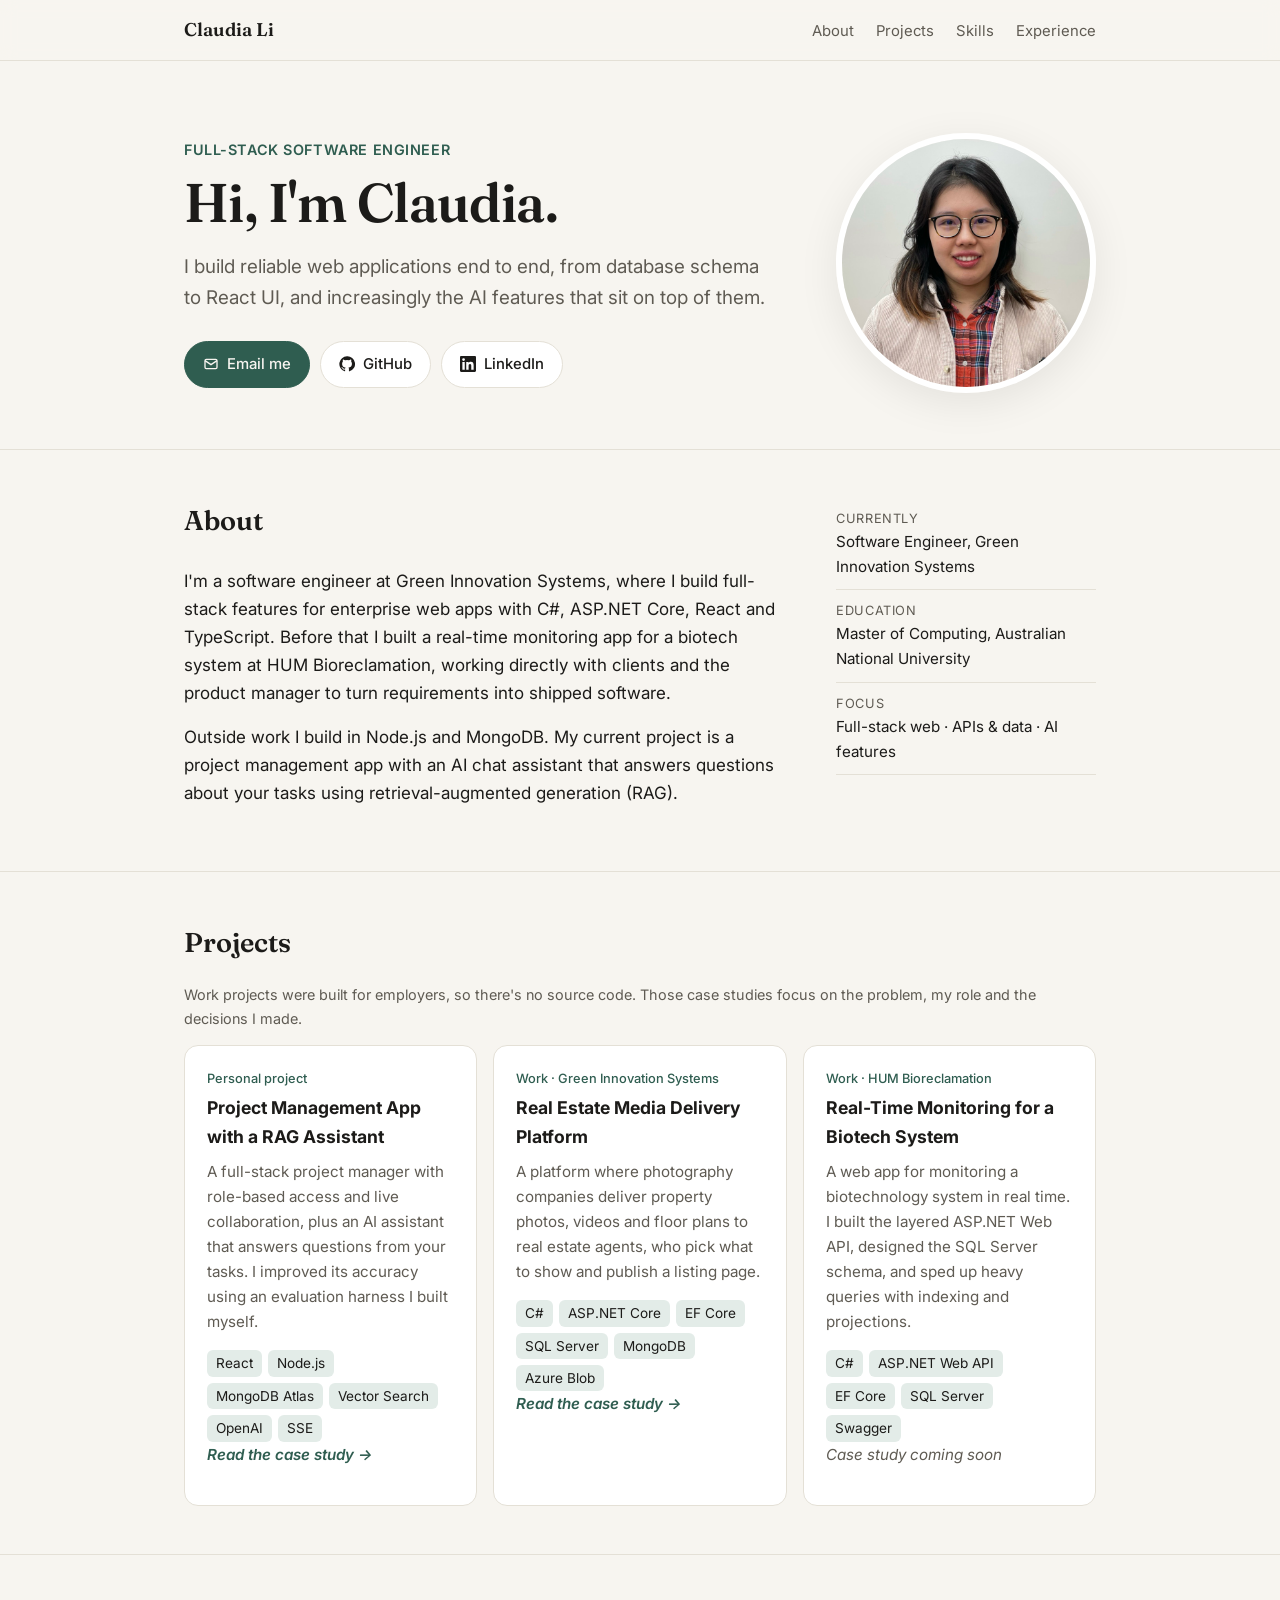
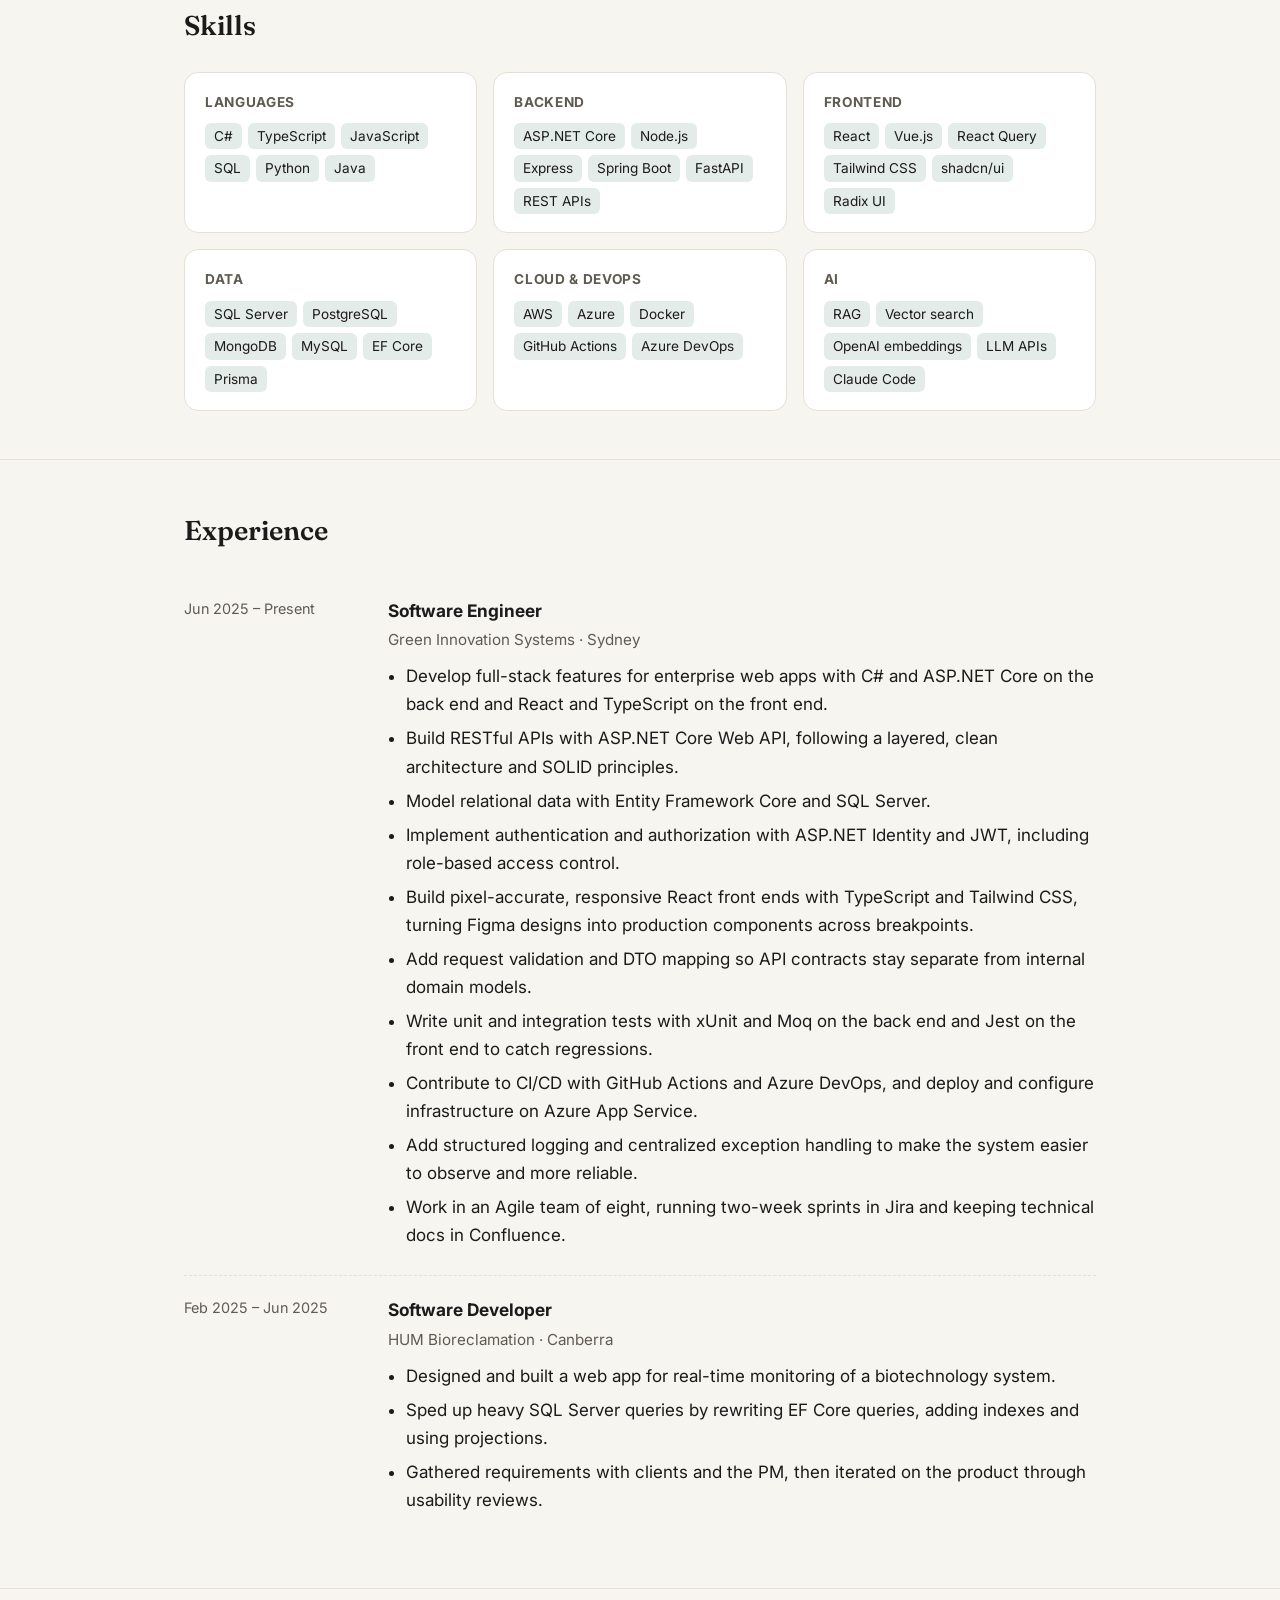
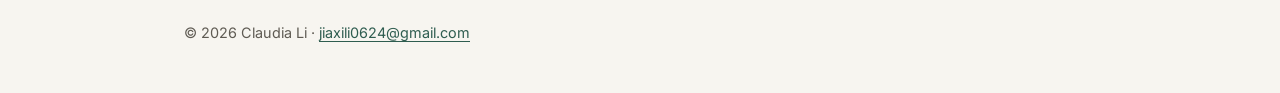
==== index.html @ 04e8feca "feat: initial portfolio site" ====
<!doctype html>
<html lang="en">
  <head>
    <meta charset="utf-8" />
    <meta name="viewport" content="width=device-width, initial-scale=1" />
    <title>Claudia Li — Full-Stack Software Engineer</title>
    <meta
      name="description"
      content="Claudia Li is a full-stack software engineer building web applications with C#/.NET, Node.js, React and TypeScript, plus AI features like RAG chat assistants."
    />
    <link rel="preconnect" href="https://fonts.googleapis.com" />
    <link rel="preconnect" href="https://fonts.gstatic.com" crossorigin />
    <link
      href="https://fonts.googleapis.com/css2?family=Fraunces:opsz,wght@9..144,600&family=Inter:wght@400;500;600&display=swap"
      rel="stylesheet"
    />
    <link rel="stylesheet" href="styles.css" />
  </head>
  <body>
    <nav class="nav">
      <div class="wrap">
        <a class="nav__name" href="#top">Claudia Li</a>
        <ul class="nav__links">
          <li><a href="#about">About</a></li>
          <li><a href="#projects">Projects</a></li>
          <li><a href="#skills">Skills</a></li>
          <li><a href="#experience">Experience</a></li>
        </ul>
      </div>
    </nav>

    <header class="hero" id="top">
      <div class="wrap">
        <div>
          <p class="hero__eyebrow">Full-Stack Software Engineer</p>
          <h1>Hi, I'm Claudia.</h1>
          <p class="hero__lede">
            I build reliable web applications end to end, from database schema to React UI, and
            increasingly the AI features that sit on top of them.
          </p>
          <div class="actions">
            <a class="btn btn--primary" href="mailto:jiaxili0624@gmail.com">
              <svg viewBox="0 0 24 24" fill="none" stroke="currentColor" stroke-width="2" aria-hidden="true"><rect x="3" y="5" width="18" height="14" rx="2"/><path d="m3 7 9 6 9-6"/></svg>
              Email me
            </a>
            <a class="btn" href="https://github.com/JxCl-L" target="_blank" rel="noopener">
              <svg viewBox="0 0 24 24" fill="currentColor" aria-hidden="true"><path d="M12 .5a11.5 11.5 0 0 0-3.64 22.41c.58.1.79-.25.79-.56v-2c-3.2.7-3.88-1.37-3.88-1.37-.53-1.33-1.28-1.69-1.28-1.69-1.05-.72.08-.7.08-.7 1.16.08 1.77 1.19 1.77 1.19 1.03 1.77 2.7 1.26 3.36.96.1-.75.4-1.26.73-1.55-2.56-.29-5.25-1.28-5.25-5.7 0-1.26.45-2.29 1.19-3.1-.12-.29-.52-1.46.11-3.05 0 0 .97-.31 3.17 1.18a11 11 0 0 1 5.77 0c2.2-1.49 3.17-1.18 3.17-1.18.63 1.59.23 2.76.11 3.05.74.81 1.19 1.84 1.19 3.1 0 4.43-2.7 5.4-5.27 5.69.41.36.78 1.06.78 2.14v3.17c0 .31.21.67.8.56A11.5 11.5 0 0 0 12 .5Z"/></svg>
              GitHub
            </a>
            <a class="btn" href="https://www.linkedin.com/in/claudia-li-7b77b0279" target="_blank" rel="noopener">
              <svg viewBox="0 0 24 24" fill="currentColor" aria-hidden="true"><path d="M20.45 20.45h-3.56v-5.57c0-1.33-.02-3.04-1.85-3.04-1.85 0-2.14 1.45-2.14 2.94v5.67H9.35V9h3.41v1.56h.05c.48-.9 1.64-1.85 3.37-1.85 3.6 0 4.27 2.37 4.27 5.46v6.28ZM5.34 7.43a2.06 2.06 0 1 1 0-4.13 2.06 2.06 0 0 1 0 4.13ZM7.12 20.45H3.56V9h3.56v11.45ZM22.22 0H1.77C.79 0 0 .77 0 1.73v20.54C0 23.23.79 24 1.77 24h20.45c.98 0 1.78-.77 1.78-1.73V1.73C24 .77 23.2 0 22.22 0Z"/></svg>
              LinkedIn
            </a>
          </div>
        </div>
        <img class="hero__photo" src="assets/claudia.jpg" alt="Portrait of Claudia Li" width="260" height="260" />
      </div>
    </header>

    <main>
      <section id="about">
        <div class="wrap about">
          <div>
            <h2 class="section-title">About</h2>
            <p>
              I'm a software engineer at Green Innovation Systems, where I build full-stack features
              for enterprise web apps with C#, ASP.NET Core, React and TypeScript. Before that I
              built a real-time monitoring app for a biotech system at HUM Bioreclamation, working
              directly with clients and the product manager to turn requirements into shipped
              software.
            </p>
            <p>
              Outside work I build in Node.js and MongoDB. My current project is a project
              management app with an AI chat assistant that answers questions about your tasks using
              retrieval-augmented generation (RAG).
            </p>
          </div>
          <ul class="facts">
            <li><span>Currently</span>Software Engineer, Green Innovation Systems</li>
            <li><span>Education</span>Master of Computing, Australian National University</li>
            <li><span>Focus</span>Full-stack web · APIs &amp; data · AI features</li>
          </ul>
        </div>
      </section>

      <section id="projects">
        <div class="wrap">
          <h2 class="section-title">Projects</h2>
          <p class="group-note">
            Work projects were built for employers, so there's no source code. Those case studies
            focus on the problem, my role and the decisions I made.
          </p>
          <div class="projects projects--row">
            <article class="project">
              <p class="project__meta">Personal project</p>
              <h3>Project Management App with a RAG Assistant</h3>
              <p>
                A full-stack project manager with role-based access and live collaboration, plus an
                AI assistant that answers questions from your tasks. I improved its accuracy using
                an evaluation harness I built myself.
              </p>
              <ul class="tags">
                <li>React</li><li>Node.js</li><li>MongoDB Atlas</li><li>Vector Search</li><li>OpenAI</li><li>SSE</li>
              </ul>
              <p class="project__status">
                <a class="project__link" href="projects/project-management-assistant.html">Read the case study →</a>
              </p>
            </article>
            <article class="project">
              <p class="project__meta">Work · Green Innovation Systems</p>
              <h3>Real Estate Media Delivery Platform</h3>
              <p>
                A platform where photography companies deliver property photos, videos and floor
                plans to real estate agents, who pick what to show and publish a listing page.
              </p>
              <ul class="tags">
                <li>C#</li><li>ASP.NET Core</li><li>EF Core</li><li>SQL Server</li><li>MongoDB</li><li>Azure Blob</li>
              </ul>
              <p class="project__status">
                <a class="project__link" href="projects/real-estate-media.html">Read the case study →</a>
              </p>
            </article>
            <article class="project">
              <p class="project__meta">Work · HUM Bioreclamation</p>
              <h3>Real-Time Monitoring for a Biotech System</h3>
              <p>
                A web app for monitoring a biotechnology system in real time. I built the layered
                ASP.NET Web API, designed the SQL Server schema, and sped up heavy queries with
                indexing and projections.
              </p>
              <ul class="tags">
                <li>C#</li><li>ASP.NET Web API</li><li>EF Core</li><li>SQL Server</li><li>Swagger</li>
              </ul>
              <p class="project__status">Case study coming soon</p>
            </article>
          </div>
        </div>
      </section>

      <section id="skills">
        <div class="wrap">
          <h2 class="section-title">Skills</h2>
          <div class="skills">
            <div class="skill-group">
              <h3>Languages</h3>
              <ul class="tags">
                <li>C#</li><li>TypeScript</li><li>JavaScript</li><li>SQL</li><li>Python</li><li>Java</li>
              </ul>
            </div>
            <div class="skill-group">
              <h3>Backend</h3>
              <ul class="tags">
                <li>ASP.NET Core</li><li>Node.js</li><li>Express</li><li>Spring Boot</li><li>FastAPI</li><li>REST APIs</li>
              </ul>
            </div>
            <div class="skill-group">
              <h3>Frontend</h3>
              <ul class="tags">
                <li>React</li><li>Vue.js</li><li>React Query</li><li>Tailwind CSS</li><li>shadcn/ui</li><li>Radix UI</li>
              </ul>
            </div>
            <div class="skill-group">
              <h3>Data</h3>
              <ul class="tags">
                <li>SQL Server</li><li>PostgreSQL</li><li>MongoDB</li><li>MySQL</li><li>EF Core</li><li>Prisma</li>
              </ul>
            </div>
            <div class="skill-group">
              <h3>Cloud &amp; DevOps</h3>
              <ul class="tags">
                <li>AWS</li><li>Azure</li><li>Docker</li><li>GitHub Actions</li><li>Azure DevOps</li>
              </ul>
            </div>
            <div class="skill-group">
              <h3>AI</h3>
              <ul class="tags">
                <li>RAG</li><li>Vector search</li><li>OpenAI embeddings</li><li>LLM APIs</li><li>Claude Code</li>
              </ul>
            </div>
          </div>
        </div>
      </section>

      <section id="experience">
        <div class="wrap">
          <h2 class="section-title">Experience</h2>

          <div class="job">
            <div class="job__when">Jun 2025 – Present</div>
            <div>
              <h3>Software Engineer</h3>
              <p class="job__org">Green Innovation Systems · Sydney</p>
              <ul>
                <li>Develop full-stack features for enterprise web apps with C# and ASP.NET Core on the back end and React and TypeScript on the front end.</li>
                <li>Build RESTful APIs with ASP.NET Core Web API, following a layered, clean architecture and SOLID principles.</li>
                <li>Model relational data with Entity Framework Core and SQL Server.</li>
                <li>Implement authentication and authorization with ASP.NET Identity and JWT, including role-based access control.</li>
                <li>Build pixel-accurate, responsive React front ends with TypeScript and Tailwind CSS, turning Figma designs into production components across breakpoints.</li>
                <li>Add request validation and DTO mapping so API contracts stay separate from internal domain models.</li>
                <li>Write unit and integration tests with xUnit and Moq on the back end and Jest on the front end to catch regressions.</li>
                <li>Contribute to CI/CD with GitHub Actions and Azure DevOps, and deploy and configure infrastructure on Azure App Service.</li>
                <li>Add structured logging and centralized exception handling to make the system easier to observe and more reliable.</li>
                <li>Work in an Agile team of eight, running two-week sprints in Jira and keeping technical docs in Confluence.</li>
              </ul>
            </div>
          </div>

          <div class="job">
            <div class="job__when">Feb 2025 – Jun 2025</div>
            <div>
              <h3>Software Developer</h3>
              <p class="job__org">HUM Bioreclamation · Canberra</p>
              <ul>
                <li>Designed and built a web app for real-time monitoring of a biotechnology system.</li>
                <li>Sped up heavy SQL Server queries by rewriting EF Core queries, adding indexes and using projections.</li>
                <li>Gathered requirements with clients and the PM, then iterated on the product through usability reviews.</li>
              </ul>
            </div>
          </div>
        </div>
      </section>

    </main>

    <footer>
      <div class="wrap">
        © 2026 Claudia Li ·
        <a href="mailto:jiaxili0624@gmail.com">jiaxili0624@gmail.com</a>
      </div>
    </footer>
    <script src="nav.js"></script>
  </body>
</html>
---- styles.css ----
/* Shared styles — reused by case-study pages later. */

:root {
  --bg: #f7f5f0;
  --surface: #ffffff;
  --text: #1c1b19;
  --muted: #5f5b53;
  --line: #e4e0d6;
  --accent: #2f5d50;
  --accent-soft: #e3ece8;
  --radius: 14px;
  --max: 960px;
  --font-body: "Inter", system-ui, -apple-system, sans-serif;
  --font-display: "Fraunces", Georgia, serif;
}

@media (prefers-color-scheme: dark) {
  :root:not([data-theme="light"]) {
    --bg: #151614;
    --surface: #1d1f1c;
    --text: #ecebe6;
    --muted: #a5a39b;
    --line: #2e312d;
    --accent: #8cc5b2;
    --accent-soft: #233430;
  }
}

*,
*::before,
*::after {
  box-sizing: border-box;
}

html {
  scroll-behavior: smooth;
}

body {
  margin: 0;
  background: var(--bg);
  color: var(--text);
  font-family: var(--font-body);
  font-size: 17px;
  line-height: 1.65;
  -webkit-font-smoothing: antialiased;
}

a {
  color: var(--accent);
  text-underline-offset: 3px;
}

.wrap {
  max-width: var(--max);
  margin: 0 auto;
  padding: 0 24px;
}

/* ---------- Nav ---------- */

.nav {
  position: sticky;
  top: 0;
  z-index: 10;
  background: color-mix(in srgb, var(--bg) 88%, transparent);
  backdrop-filter: blur(8px);
  border-bottom: 1px solid var(--line);
}

.nav .wrap {
  display: flex;
  align-items: center;
  justify-content: space-between;
  height: 60px;
}

.nav__name {
  font-family: var(--font-display);
  font-weight: 600;
  font-size: 1.15rem;
  color: var(--text);
  text-decoration: none;
}

.nav__links {
  display: flex;
  gap: 22px;
  list-style: none;
  margin: 0;
  padding: 0;
}

.nav__links a {
  color: var(--muted);
  text-decoration: none;
  font-size: 0.93rem;
}

.nav__links a:hover {
  color: var(--text);
}

/* ---------- Hero ---------- */

.hero {
  padding: 72px 0 56px;
}

.hero .wrap {
  display: grid;
  grid-template-columns: 1fr 260px;
  gap: 56px;
  align-items: center;
}

.hero__eyebrow {
  color: var(--accent);
  font-weight: 600;
  font-size: 0.9rem;
  letter-spacing: 0.04em;
  text-transform: uppercase;
  margin: 0 0 12px;
}

.hero h1 {
  font-family: var(--font-display);
  font-weight: 600;
  font-size: clamp(2.4rem, 5vw, 3.4rem);
  line-height: 1.08;
  margin: 0 0 18px;
  letter-spacing: -0.01em;
}

.hero__lede {
  font-size: 1.18rem;
  color: var(--muted);
  margin: 0 0 28px;
  max-width: 34em;
}

.hero__photo {
  width: 100%;
  height: auto;
  aspect-ratio: 1;
  object-fit: cover;
  border-radius: 50%;
  border: 6px solid var(--surface);
  box-shadow: 0 10px 40px rgb(0 0 0 / 0.08);
}

.actions {
  display: flex;
  flex-wrap: wrap;
  gap: 10px;
}

.btn {
  display: inline-flex;
  align-items: center;
  gap: 8px;
  padding: 10px 18px;
  border-radius: 999px;
  border: 1px solid var(--line);
  background: var(--surface);
  color: var(--text);
  font-size: 0.93rem;
  font-weight: 500;
  text-decoration: none;
  transition: border-color 0.15s, transform 0.15s;
}

.btn:hover {
  border-color: var(--accent);
  transform: translateY(-1px);
}

.btn--primary {
  background: var(--accent);
  border-color: var(--accent);
  color: var(--bg);
}

.btn svg {
  width: 16px;
  height: 16px;
}

/* ---------- Sections ---------- */

section {
  padding: 48px 0;
  border-top: 1px solid var(--line);
}

.section-title {
  font-family: var(--font-display);
  font-weight: 600;
  font-size: 1.7rem;
  margin: 0 0 24px;
}

.about {
  display: grid;
  grid-template-columns: 1fr 260px;
  gap: 56px;
}

.about p {
  margin: 0 0 16px;
}

.facts {
  list-style: none;
  margin: 0;
  padding: 0;
  font-size: 0.95rem;
}

.facts li {
  padding: 10px 0;
  border-bottom: 1px solid var(--line);
}

.facts span {
  display: block;
  color: var(--muted);
  font-size: 0.8rem;
  text-transform: uppercase;
  letter-spacing: 0.05em;
}

/* ---------- Skills ---------- */

.skills {
  display: grid;
  grid-template-columns: repeat(auto-fill, minmax(260px, 1fr));
  gap: 16px;
}

.skill-group {
  background: var(--surface);
  border: 1px solid var(--line);
  border-radius: var(--radius);
  padding: 18px 20px;
}

.skill-group h3 {
  margin: 0 0 10px;
  font-size: 0.85rem;
  text-transform: uppercase;
  letter-spacing: 0.05em;
  color: var(--muted);
}

.tags {
  display: flex;
  flex-wrap: wrap;
  gap: 6px;
  list-style: none;
  margin: 0;
  padding: 0;
}

.tags li {
  background: var(--accent-soft);
  color: var(--text);
  border-radius: 6px;
  padding: 2px 9px;
  font-size: 0.85rem;
}

/* ---------- Experience ---------- */

.job {
  display: grid;
  grid-template-columns: 180px 1fr;
  gap: 24px;
  padding: 20px 0;
}

.job + .job {
  border-top: 1px dashed var(--line);
}

.job__when {
  color: var(--muted);
  font-size: 0.9rem;
}

.job h3 {
  margin: 0;
  font-size: 1.08rem;
}

.job__org {
  color: var(--muted);
  margin: 2px 0 10px;
  font-size: 0.95rem;
}

.job ul {
  margin: 0;
  padding-left: 18px;
}

.job li {
  margin-bottom: 6px;
}

/* ---------- Projects ---------- */

.projects {
  display: grid;
  grid-template-columns: repeat(auto-fill, minmax(280px, 1fr));
  gap: 16px;
}

.project {
  display: flex;
  flex-direction: column;
  background: var(--surface);
  border: 1px solid var(--line);
  border-radius: var(--radius);
  padding: 22px;
}

.project h3 {
  margin: 0 0 8px;
  font-size: 1.1rem;
}

.project p {
  margin: 0 0 16px;
  color: var(--muted);
  font-size: 0.95rem;
  flex: 1;
}

.project__status {
  margin-top: 14px;
  font-size: 0.85rem;
  color: var(--muted);
  font-style: italic;
}

/* ---------- Footer ---------- */

footer {
  border-top: 1px solid var(--line);
  padding: 32px 0 48px;
  color: var(--muted);
  font-size: 0.9rem;
}

/* ---------- Responsive ---------- */

@media (max-width: 760px) {
  body {
    font-size: 16px;
  }

  .wrap {
    padding: 0 16px;
  }

  .nav__links {
    display: none;
  }

  .hero {
    padding: 40px 0 36px;
  }

  .hero .wrap,
  .about {
    grid-template-columns: 1fr;
    gap: 28px;
  }

  .hero__photo {
    width: 160px;
    order: -1;
  }

  .job {
    grid-template-columns: 1fr;
    gap: 4px;
  }
}

/* ---------- Case study pages ---------- */

.project__link {
  font-weight: 600;
  font-size: 0.95rem;
  text-decoration: none;
}

.project__link:hover {
  text-decoration: underline;
}

.back {
  display: inline-block;
  margin-top: 32px;
  color: var(--muted);
  font-size: 0.93rem;
  text-decoration: none;
}

.back:hover {
  color: var(--text);
}

.cs-hero {
  padding: 24px 0 40px;
}

.cs-hero h1 {
  font-family: var(--font-display);
  font-weight: 600;
  font-size: clamp(2rem, 4.5vw, 2.9rem);
  line-height: 1.12;
  margin: 8px 0 16px;
}

.cs-meta {
  display: grid;
  grid-template-columns: repeat(auto-fit, minmax(170px, 1fr));
  gap: 16px 28px;
  margin: 28px 0 24px;
  padding: 18px 0;
  border-top: 1px solid var(--line);
  border-bottom: 1px solid var(--line);
  font-size: 0.93rem;
}

.cs-meta span {
  display: block;
  color: var(--muted);
  font-size: 0.78rem;
  text-transform: uppercase;
  letter-spacing: 0.05em;
}

.stats {
  display: grid;
  grid-template-columns: repeat(auto-fit, minmax(200px, 1fr));
  gap: 14px;
}

.stat {
  background: var(--surface);
  border: 1px solid var(--line);
  border-radius: var(--radius);
  padding: 18px 20px;
}

.stat b {
  display: block;
  font-family: var(--font-display);
  font-size: 1.9rem;
  font-weight: 600;
  line-height: 1.2;
  color: var(--accent);
  font-variant-numeric: tabular-nums;
}

.stat p {
  margin: 4px 0 0;
  color: var(--muted);
  font-size: 0.9rem;
  line-height: 1.5;
}

.prose {
  max-width: 44em;
}

.prose p {
  margin: 0 0 16px;
}

.prose ul {
  margin: 0 0 16px;
  padding-left: 20px;
}

.prose li {
  margin-bottom: 6px;
}

.lead-in {
  color: var(--muted);
  margin: -12px 0 24px;
  max-width: 44em;
}

/* Architecture: three columns joined by arrows; stacks on mobile. */

.arch {
  display: grid;
  grid-template-columns: 1fr auto 1fr auto 1fr;
  align-items: stretch;
  gap: 10px;
}

.arch__box {
  background: var(--surface);
  border: 1px solid var(--line);
  border-radius: var(--radius);
  padding: 16px 18px;
}

.arch__box h3 {
  margin: 0 0 8px;
  font-size: 0.95rem;
}

.arch__box ul {
  margin: 0;
  padding-left: 16px;
  font-size: 0.88rem;
  color: var(--muted);
}

.arch__box li {
  margin-bottom: 4px;
}

.arch__arrow {
  align-self: center;
  color: var(--muted);
  font-size: 0.78rem;
  text-align: center;
  line-height: 1.3;
}

.arch__arrow::before {
  content: "⇄";
  display: block;
  font-size: 1.4rem;
  color: var(--accent);
}

.arch__shared {
  grid-column: 1 / -1;
  text-align: center;
  font-size: 0.88rem;
  color: var(--muted);
  border: 1px dashed var(--line);
  border-radius: var(--radius);
  padding: 10px 14px;
}

/* Pipeline: numbered steps. */

.pipeline {
  margin-bottom: 28px;
}

.pipeline h3 {
  margin: 0 0 12px;
  font-size: 1rem;
}

.steps {
  display: flex;
  flex-wrap: wrap;
  gap: 8px;
  list-style: none;
  margin: 0;
  padding: 0;
  counter-reset: step;
}

.steps li {
  counter-increment: step;
  flex: 1 1 150px;
  background: var(--surface);
  border: 1px solid var(--line);
  border-radius: 10px;
  padding: 12px 14px;
  font-size: 0.88rem;
  line-height: 1.5;
}

.steps li::before {
  content: counter(step);
  display: inline-grid;
  place-items: center;
  width: 20px;
  height: 20px;
  margin-right: 6px;
  border-radius: 50%;
  background: var(--accent);
  color: var(--bg);
  font-size: 0.72rem;
  font-weight: 600;
}

.steps b {
  display: block;
  margin: 6px 0 2px;
  color: var(--text);
}

.steps li {
  color: var(--muted);
}

/* Decisions */

.decision {
  display: grid;
  grid-template-columns: 48px 1fr;
  gap: 8px 16px;
  padding: 28px 0;
}

.decision + .decision {
  border-top: 1px dashed var(--line);
}

.decision__num {
  font-family: var(--font-display);
  font-size: 1.6rem;
  font-weight: 600;
  color: var(--accent);
  line-height: 1.2;
}

.decision h3 {
  margin: 0 0 10px;
  font-size: 1.15rem;
  line-height: 1.35;
}

.decision p {
  margin: 0 0 12px;
}

.tradeoff {
  background: var(--accent-soft);
  border-radius: 10px;
  padding: 12px 16px;
  font-size: 0.93rem;
}

.tradeoff strong {
  color: var(--accent);
}

.table-wrap {
  overflow-x: auto;
  margin: 12px 0 16px;
}

table {
  width: 100%;
  border-collapse: collapse;
  font-size: 0.9rem;
  font-variant-numeric: tabular-nums;
}

th,
td {
  text-align: left;
  padding: 8px 12px;
  border-bottom: 1px solid var(--line);
  white-space: nowrap;
}

th {
  color: var(--muted);
  font-weight: 500;
  font-size: 0.8rem;
  text-transform: uppercase;
  letter-spacing: 0.04em;
}

code {
  font-family: ui-monospace, "SF Mono", Menlo, monospace;
  font-size: 0.86em;
  background: var(--accent-soft);
  padding: 1px 5px;
  border-radius: 4px;
}

.two-col {
  display: grid;
  grid-template-columns: 1fr 1fr;
  gap: 32px;
}

.two-col h3 {
  margin: 0 0 10px;
  font-size: 1rem;
}

.two-col ul {
  margin: 0;
  padding-left: 18px;
}

.two-col li {
  margin-bottom: 8px;
}

@media (max-width: 760px) {
  .arch {
    grid-template-columns: 1fr;
  }

  .arch__arrow::before {
    content: "⇅";
  }

  .decision {
    grid-template-columns: 1fr;
  }

  .two-col {
    grid-template-columns: 1fr;
  }
}

/* Two-part case study: jump cards + part headers + feature grid */

.parts {
  display: grid;
  grid-template-columns: 1fr 1fr;
  gap: 14px;
  margin-top: 28px;
}

.part-card {
  display: block;
  background: var(--surface);
  border: 1px solid var(--line);
  border-radius: var(--radius);
  padding: 18px 20px;
  color: var(--text);
  text-decoration: none;
  transition: border-color 0.15s;
}

.part-card:hover {
  border-color: var(--accent);
}

.part-card span {
  color: var(--accent);
  font-size: 0.8rem;
  font-weight: 600;
  text-transform: uppercase;
  letter-spacing: 0.05em;
}

.part-card b {
  display: block;
  margin: 4px 0;
  font-size: 1.05rem;
}

.part-card p {
  margin: 0;
  color: var(--muted);
  font-size: 0.9rem;
}

.part-header {
  padding: 56px 0 8px;
  border-top: 2px solid var(--text);
}

.part-header .hero__eyebrow {
  margin-bottom: 6px;
}

.part-header h2 {
  font-family: var(--font-display);
  font-weight: 600;
  font-size: clamp(1.8rem, 4vw, 2.3rem);
  line-height: 1.15;
  margin: 0 0 10px;
}

.part-header p {
  color: var(--muted);
  margin: 0;
  max-width: 44em;
}

.part-header + section {
  border-top: none;
}

.features {
  display: grid;
  grid-template-columns: repeat(auto-fill, minmax(260px, 1fr));
  gap: 14px;
}

.feature {
  background: var(--surface);
  border: 1px solid var(--line);
  border-radius: var(--radius);
  padding: 16px 18px;
}

.feature h3 {
  margin: 0 0 6px;
  font-size: 0.98rem;
}

.feature p {
  margin: 0;
  color: var(--muted);
  font-size: 0.9rem;
  line-height: 1.55;
}

.subhead {
  font-size: 1.15rem;
  margin: 0 0 4px;
}

@media (max-width: 760px) {
  .parts {
    grid-template-columns: 1fr;
  }
}

/* Scroll-spy: current section in the nav */

[id] {
  scroll-margin-top: 72px;
}

.nav__links a {
  position: relative;
  padding: 4px 0;
  transition: color 0.15s;
}

.nav__links a.is-active {
  color: var(--text);
}

.nav__links a.is-active::after {
  content: "";
  position: absolute;
  left: 0;
  right: 0;
  bottom: -2px;
  height: 2px;
  border-radius: 2px;
  background: var(--accent);
}

/* Media: hero demo + feature showcase rows */

video,
.demo img {
  display: block;
  width: 100%;
  height: auto;
  border-radius: var(--radius);
  border: 1px solid var(--line);
  background: var(--surface);
}

.demo {
  margin: 32px 0 0;
}

.demo video {
  box-shadow: 0 12px 40px rgb(0 0 0 / 0.08);
}

.demo figcaption {
  margin-top: 10px;
  color: var(--muted);
  font-size: 0.88rem;
  max-width: 44em;
}

.showcase {
  display: flex;
  flex-direction: column;
  gap: 40px;
  margin-bottom: 36px;
}

.show {
  display: grid;
  grid-template-columns: 3fr 2fr;
  gap: 28px;
  align-items: center;
}

.show:nth-child(even) {
  grid-template-columns: 2fr 3fr;
}

.show:nth-child(even) video {
  order: 2;
}

.show__text h3 {
  margin: 0 0 8px;
  font-size: 1.1rem;
}

.show__text p {
  margin: 0;
  color: var(--muted);
  font-size: 0.95rem;
}

.features--compact {
  grid-template-columns: repeat(auto-fill, minmax(240px, 1fr));
}

@media (max-width: 760px) {
  .show,
  .show:nth-child(even) {
    grid-template-columns: 1fr;
    gap: 12px;
  }

  .show:nth-child(even) video {
    order: 0;
  }
}

/* Let grid children shrink so wide content (tables) scrolls inside its
   wrapper instead of widening the page on phones. */
.decision > div,
.show > *,
.two-col > * {
  min-width: 0;
}

/* Hero screenshot gallery: three pages + the tall chat panel in one row */

.screens {
  display: grid;
  grid-template-columns: 1fr 1fr 1fr 0.5fr;
  gap: 12px;
  align-items: start;
  margin-top: 32px;
}

.screen {
  display: block;
  color: var(--muted);
  font-size: 0.85rem;
  text-decoration: none;
}

.screen img {
  display: block;
  width: 100%;
  height: auto;
  border-radius: 10px;
  border: 1px solid var(--line);
  transition: transform 0.15s, box-shadow 0.15s;
}

.screen:hover img {
  transform: translateY(-2px);
  box-shadow: 0 10px 28px rgb(0 0 0 / 0.1);
}

.screen span {
  display: block;
  margin-top: 6px;
}

.screen:hover span {
  color: var(--text);
}

@media (max-width: 760px) {
  .screens {
    grid-template-columns: 1fr 1fr;
  }
}

/* Lightbox */

.lightbox {
  max-width: min(1200px, 94vw);
  max-height: 92vh;
  padding: 0;
  border: none;
  border-radius: var(--radius);
  background: transparent;
  overflow: visible;
}

.lightbox::backdrop {
  background: rgb(0 0 0 / 0.75);
}

.lightbox img {
  display: block;
  max-width: 100%;
  max-height: 88vh;
  width: auto;
  height: auto;
  margin: 0 auto;
  border-radius: var(--radius);
}

.lightbox p {
  margin: 8px 0 0;
  text-align: center;
  color: #eee;
  font-size: 0.9rem;
}

/* Crop the tall chat thumbnail to the pages' height so captions line up;
   the lightbox still shows the full image. 0.61 = 0.5fr column / 1.22 page ratio. */
.screen--tall img {
  aspect-ratio: 0.61;
  object-fit: cover;
  object-position: top;
}

@media (max-width: 760px) {
  .screen--tall img {
    aspect-ratio: 1.22;
  }
}

/* Feature row whose media is two screenshots instead of a video */
.show__pair {
  display: grid;
  grid-template-columns: 1fr 1fr;
  gap: 10px;
}

.show:nth-child(even) .show__pair {
  order: 2;
}

@media (max-width: 760px) {
  .show:nth-child(even) .show__pair {
    order: 0;
  }
}

/* Links to the interactive eval viewers */
.resources {
  display: grid;
  grid-template-columns: 1fr 1fr;
  gap: 12px;
  margin: 4px 0 8px;
}

.resource {
  display: block;
  background: var(--surface);
  border: 1px solid var(--line);
  border-radius: var(--radius);
  padding: 14px 16px;
  color: var(--text);
  text-decoration: none;
  transition: border-color 0.15s, transform 0.15s;
}

.resource:hover {
  border-color: var(--accent);
  transform: translateY(-1px);
}

.resource span {
  color: var(--accent);
  font-size: 0.75rem;
  font-weight: 600;
  text-transform: uppercase;
  letter-spacing: 0.05em;
}

.resource b {
  display: block;
  margin: 4px 0 6px;
  font-size: 0.98rem;
}

.resource p {
  margin: 0;
  color: var(--muted);
  font-size: 0.86rem;
  line-height: 1.5;
}

.resources__note {
  color: var(--muted);
  font-size: 0.85rem;
}

@media (max-width: 760px) {
  .resources {
    grid-template-columns: 1fr;
  }
}

/* Home page: Personal vs Work project groups */
.group-title {
  margin: 28px 0 12px;
  font-size: 0.85rem;
  font-weight: 600;
  text-transform: uppercase;
  letter-spacing: 0.05em;
  color: var(--muted);
}

.section-title + .group-title {
  margin-top: 0;
}

.group-note {
  margin: -6px 0 14px;
  color: var(--muted);
  font-size: 0.9rem;
}

.project .project__meta {
  margin: 0 0 4px;
  flex: none;
  font-size: 0.8rem;
  color: var(--accent);
  font-weight: 500;
}

/* Home page: all project cards on one row (3 across on desktop) */
.projects--row {
  grid-template-columns: repeat(3, 1fr);
}

@media (max-width: 900px) {
  .projects--row {
    grid-template-columns: 1fr;
  }
}

/* Draft placeholders on case study pages. Remove the TODO text when filled in. */
.todo {
  border: 1px dashed #d08a3a;
  background: rgb(208 138 58 / 0.08);
  border-radius: 8px;
  padding: 10px 14px;
  color: var(--muted);
  font-size: 0.93rem;
}

.todo-inline {
  background: rgb(208 138 58 / 0.14);
  border-radius: 4px;
  padding: 0 4px;
  color: var(--muted);
}

/* Lifecycle list: number · status · role tag · what happens */
:root {
  --role-company: #2f5d50;
  --role-company-bg: #e3ece8;
  --role-agent: #2c5a8a;
  --role-agent-bg: #e2ebf5;
  --role-both: #5f5b53;
  --role-both-bg: #ece8df;
}

@media (prefers-color-scheme: dark) {
  :root:not([data-theme="light"]) {
    --role-company: #8cc5b2;
    --role-company-bg: #233430;
    --role-agent: #8db8e6;
    --role-agent-bg: #1f2d3d;
    --role-both: #c9c7bf;
    --role-both-bg: #2a2c28;
  }
}

.lifecycle {
  list-style: none;
  margin: 0;
  padding: 0;
  max-width: 44em;
}

.lifecycle li {
  display: grid;
  grid-template-columns: 28px 96px 150px 1fr;
  align-items: baseline;
  gap: 12px;
  padding: 12px 0;
  border-bottom: 1px solid var(--line);
}

.lifecycle__num {
  font-family: var(--font-display);
  font-weight: 600;
  color: var(--accent);
}

.lifecycle b {
  font-size: 0.98rem;
}

.lifecycle__what {
  color: var(--muted);
  font-size: 0.95rem;
}

.role {
  justify-self: start;
  border-radius: 999px;
  padding: 1px 10px;
  font-size: 0.78rem;
  font-weight: 500;
  white-space: nowrap;
}

.role--company { color: var(--role-company); background: var(--role-company-bg); }
.role--agent   { color: var(--role-agent);   background: var(--role-agent-bg); }
.role--both    { color: var(--role-both);    background: var(--role-both-bg); }

@media (max-width: 760px) {
  .lifecycle li {
    grid-template-columns: 28px 1fr;
    row-gap: 4px;
  }

  .lifecycle .role,
  .lifecycle__what {
    grid-column: 2;
  }
}

/* Decision diagrams (inline SVG, themed with page tokens) */
:root {
  --warn: #b4562c;
  --good: #2f7a4f;
}

@media (prefers-color-scheme: dark) {
  :root:not([data-theme="light"]) {
    --warn: #e39a6f;
    --good: #7fc79b;
  }
}

.diagram {
  margin: 14px 0 6px;
  overflow-x: auto;
}

.diagram svg {
  display: block;
  width: 100%;
  min-width: 640px;
  height: auto;
  font-family: var(--font-body);
}

.d-box { fill: var(--surface); stroke: var(--line); }
.d-box--accent { fill: var(--accent-soft); stroke: var(--accent); }
.d-box--head { fill: var(--accent-soft); stroke: var(--line); }
.d-box--kept { fill: var(--bg); stroke: var(--muted); stroke-dasharray: 4 3; }
.d-title { font-size: 13px; font-weight: 600; fill: var(--text); }
.d-label { font-size: 12.5px; font-weight: 600; fill: var(--text); }
.d-text { font-size: 12px; fill: var(--text); }
.d-sub { font-size: 11px; fill: var(--muted); }
.d-section { font-size: 11px; font-weight: 600; letter-spacing: 0.06em; fill: var(--muted); }
.d-bad, .d-warn { font-size: 11.5px; fill: var(--warn); }
.d-good { font-size: 11.5px; fill: var(--good); font-weight: 500; }
.d-line { stroke: var(--muted); stroke-width: 1.5; }
.d-line.dashed { stroke-dasharray: 5 4; }
.d-head { fill: var(--muted); }
.d-lifeline { stroke: var(--line); stroke-width: 1.5; stroke-dasharray: 3 4; }
.d-guide { stroke: var(--line); stroke-dasharray: 2 4; }
.d-bar--1 { fill: var(--accent); opacity: 0.85; }
.d-bar--2 { fill: var(--accent); opacity: 0.45; }
.d-bar--3 { fill: var(--warn); opacity: 0.55; }
.d-bartext { font-size: 11px; fill: var(--text); font-weight: 500; }
.d-bar--1 + .d-bartext { fill: var(--bg); }
.halo { paint-order: stroke; stroke: var(--bg); stroke-width: 4px; stroke-linejoin: round; }

/* "Read the reasoning" toggle */
.more {
  margin-top: 6px;
}

.more summary {
  display: inline-flex;
  align-items: center;
  gap: 6px;
  cursor: pointer;
  list-style: none;
  color: var(--accent);
  font-size: 0.93rem;
  font-weight: 500;
}

.more summary::-webkit-details-marker {
  display: none;
}

.more summary::before {
  content: "▸";
  transition: transform 0.15s;
}

.more[open] summary::before {
  transform: rotate(90deg);
}

.more[open] summary {
  margin-bottom: 12px;
}
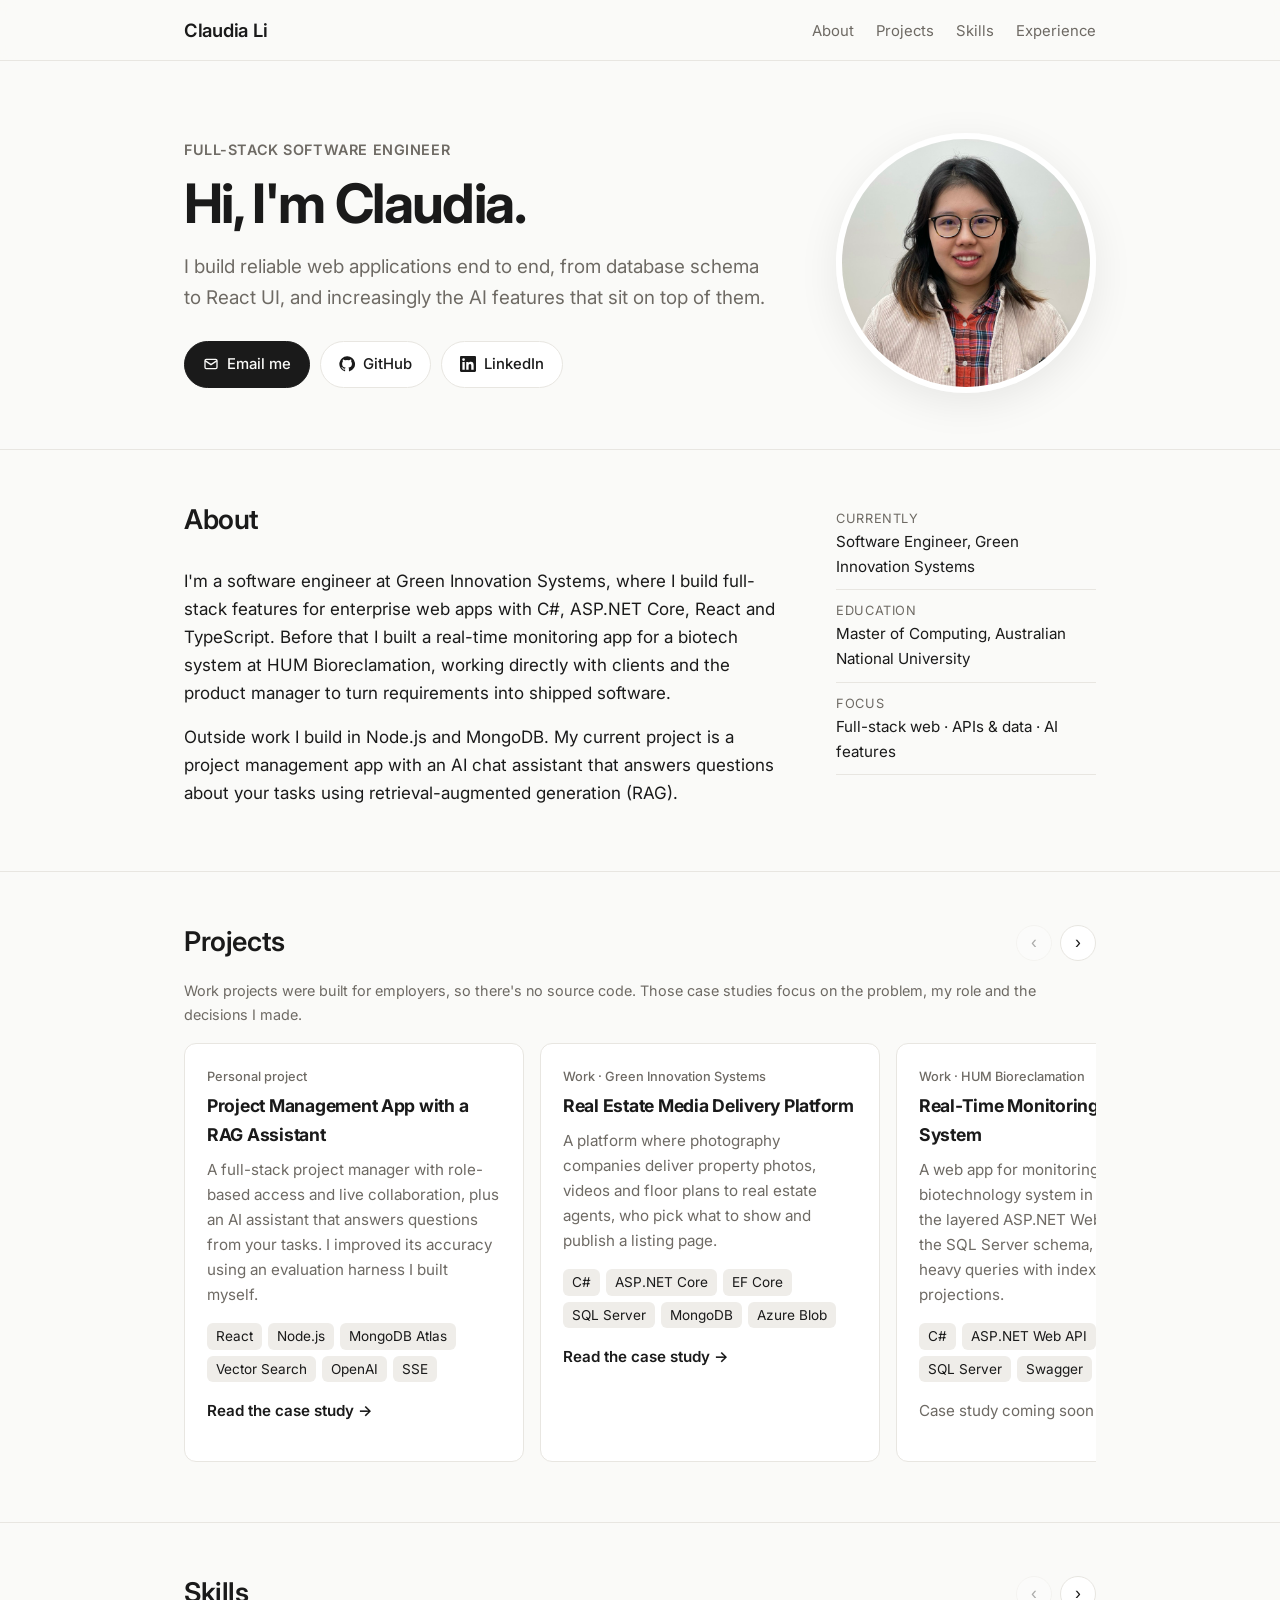
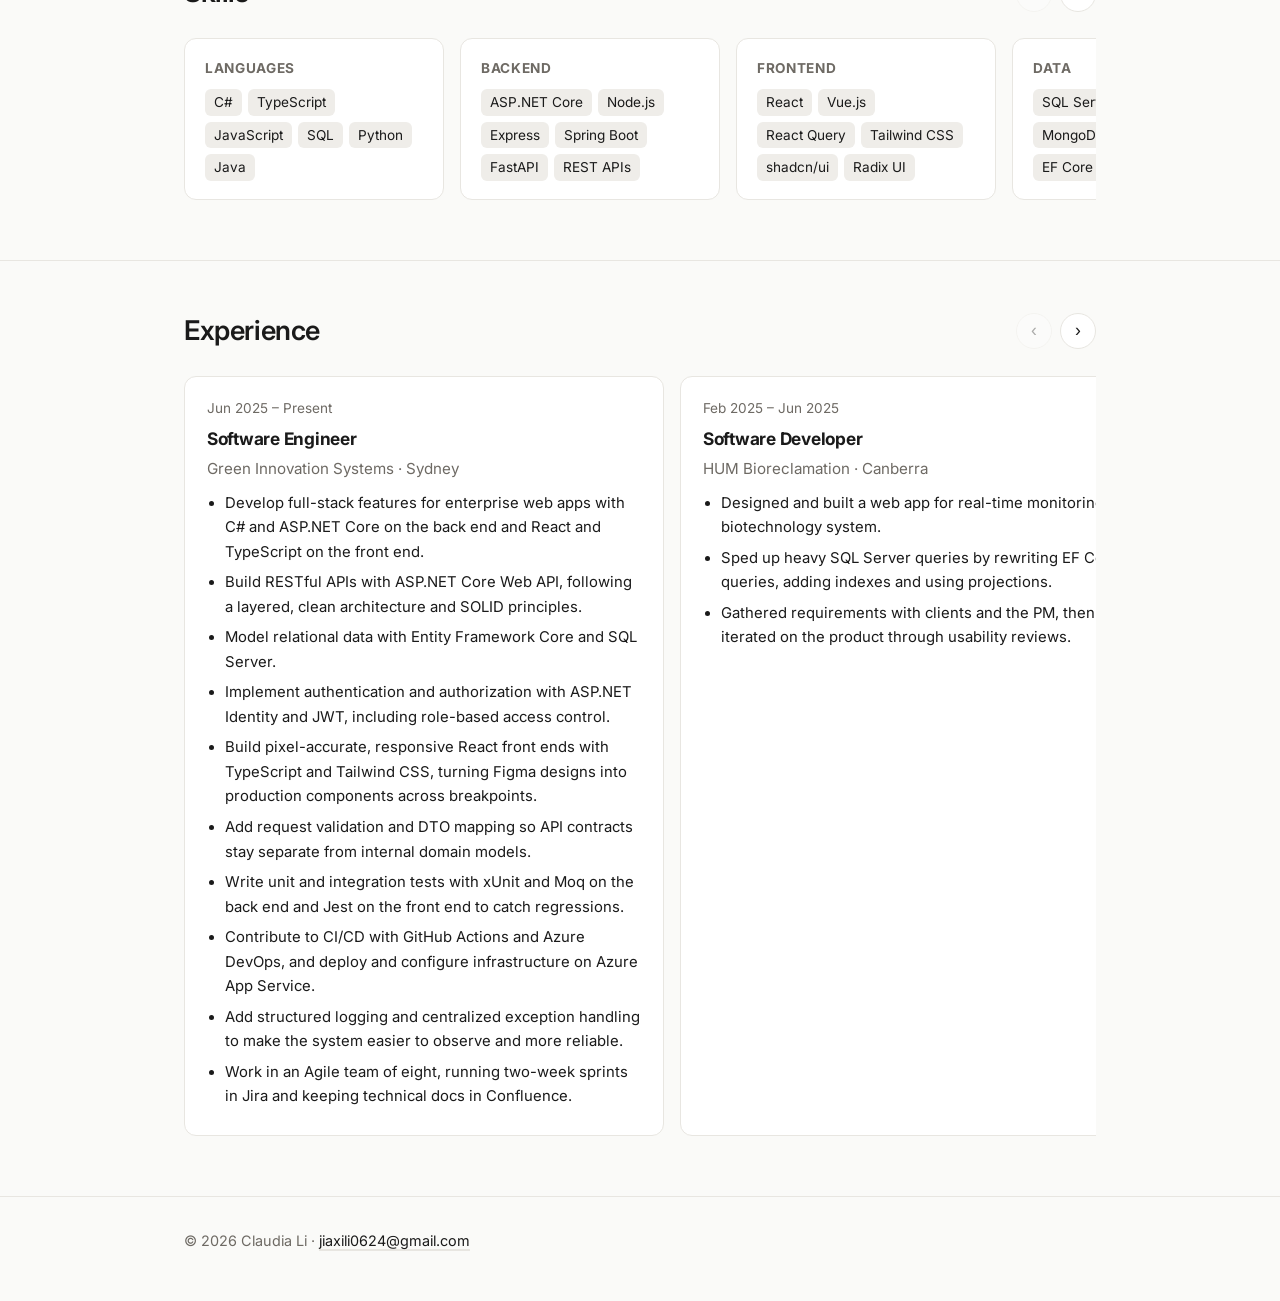
==== commit 680dbbeb: "style: neutral redesign and horizontal rails on home page" ====
--- a/index.html
+++ b/index.html
@@ -11,7 +11,7 @@
     <link rel="preconnect" href="https://fonts.googleapis.com" />
     <link rel="preconnect" href="https://fonts.gstatic.com" crossorigin />
     <link
-      href="https://fonts.googleapis.com/css2?family=Fraunces:opsz,wght@9..144,600&family=Inter:wght@400;500;600&display=swap"
+      href="https://fonts.googleapis.com/css2?family=Inter:wght@400;500;600;700&display=swap"
       rel="stylesheet"
     />
     <link rel="stylesheet" href="styles.css" />
@@ -85,12 +85,18 @@
 
       <section id="projects">
         <div class="wrap">
-          <h2 class="section-title">Projects</h2>
+          <div class="rail-head">
+            <h2 class="section-title">Projects</h2>
+            <div class="rail-ctrl">
+              <button class="rail-btn" type="button" data-rail-dir="-1" aria-label="Scroll left">‹</button>
+              <button class="rail-btn" type="button" data-rail-dir="1" aria-label="Scroll right">›</button>
+            </div>
+          </div>
           <p class="group-note">
             Work projects were built for employers, so there's no source code. Those case studies
             focus on the problem, my role and the decisions I made.
           </p>
-          <div class="projects projects--row">
+          <div class="rail rail--projects">
             <article class="project">
               <p class="project__meta">Personal project</p>
               <h3>Project Management App with a RAG Assistant</h3>
@@ -139,8 +145,14 @@
 
       <section id="skills">
         <div class="wrap">
-          <h2 class="section-title">Skills</h2>
-          <div class="skills">
+          <div class="rail-head">
+            <h2 class="section-title">Skills</h2>
+            <div class="rail-ctrl">
+              <button class="rail-btn" type="button" data-rail-dir="-1" aria-label="Scroll left">‹</button>
+              <button class="rail-btn" type="button" data-rail-dir="1" aria-label="Scroll right">›</button>
+            </div>
+          </div>
+          <div class="rail rail--skills">
             <div class="skill-group">
               <h3>Languages</h3>
               <ul class="tags">
@@ -183,39 +195,41 @@
 
       <section id="experience">
         <div class="wrap">
-          <h2 class="section-title">Experience</h2>
-
-          <div class="job">
-            <div class="job__when">Jun 2025 – Present</div>
-            <div>
+          <div class="rail-head">
+            <h2 class="section-title">Experience</h2>
+            <div class="rail-ctrl">
+              <button class="rail-btn" type="button" data-rail-dir="-1" aria-label="Scroll left">‹</button>
+              <button class="rail-btn" type="button" data-rail-dir="1" aria-label="Scroll right">›</button>
+            </div>
+          </div>
+          <div class="rail rail--jobs">
+            <article class="job-card">
+              <p class="job__when">Jun 2025 – Present</p>
               <h3>Software Engineer</h3>
               <p class="job__org">Green Innovation Systems · Sydney</p>
               <ul>
-                <li>Develop full-stack features for enterprise web apps with C# and ASP.NET Core on the back end and React and TypeScript on the front end.</li>
-                <li>Build RESTful APIs with ASP.NET Core Web API, following a layered, clean architecture and SOLID principles.</li>
-                <li>Model relational data with Entity Framework Core and SQL Server.</li>
-                <li>Implement authentication and authorization with ASP.NET Identity and JWT, including role-based access control.</li>
-                <li>Build pixel-accurate, responsive React front ends with TypeScript and Tailwind CSS, turning Figma designs into production components across breakpoints.</li>
-                <li>Add request validation and DTO mapping so API contracts stay separate from internal domain models.</li>
-                <li>Write unit and integration tests with xUnit and Moq on the back end and Jest on the front end to catch regressions.</li>
-                <li>Contribute to CI/CD with GitHub Actions and Azure DevOps, and deploy and configure infrastructure on Azure App Service.</li>
-                <li>Add structured logging and centralized exception handling to make the system easier to observe and more reliable.</li>
-                <li>Work in an Agile team of eight, running two-week sprints in Jira and keeping technical docs in Confluence.</li>
-              </ul>
-            </div>
-          </div>
-
-          <div class="job">
-            <div class="job__when">Feb 2025 – Jun 2025</div>
-            <div>
+              <li>Develop full-stack features for enterprise web apps with C# and ASP.NET Core on the back end and React and TypeScript on the front end.</li>
+              <li>Build RESTful APIs with ASP.NET Core Web API, following a layered, clean architecture and SOLID principles.</li>
+              <li>Model relational data with Entity Framework Core and SQL Server.</li>
+              <li>Implement authentication and authorization with ASP.NET Identity and JWT, including role-based access control.</li>
+              <li>Build pixel-accurate, responsive React front ends with TypeScript and Tailwind CSS, turning Figma designs into production components across breakpoints.</li>
+              <li>Add request validation and DTO mapping so API contracts stay separate from internal domain models.</li>
+              <li>Write unit and integration tests with xUnit and Moq on the back end and Jest on the front end to catch regressions.</li>
+              <li>Contribute to CI/CD with GitHub Actions and Azure DevOps, and deploy and configure infrastructure on Azure App Service.</li>
+              <li>Add structured logging and centralized exception handling to make the system easier to observe and more reliable.</li>
+              <li>Work in an Agile team of eight, running two-week sprints in Jira and keeping technical docs in Confluence.</li>
+              </ul>
+            </article>
+            <article class="job-card">
+              <p class="job__when">Feb 2025 – Jun 2025</p>
               <h3>Software Developer</h3>
               <p class="job__org">HUM Bioreclamation · Canberra</p>
               <ul>
-                <li>Designed and built a web app for real-time monitoring of a biotechnology system.</li>
-                <li>Sped up heavy SQL Server queries by rewriting EF Core queries, adding indexes and using projections.</li>
-                <li>Gathered requirements with clients and the PM, then iterated on the product through usability reviews.</li>
-              </ul>
-            </div>
+              <li>Designed and built a web app for real-time monitoring of a biotechnology system.</li>
+              <li>Sped up heavy SQL Server queries by rewriting EF Core queries, adding indexes and using projections.</li>
+              <li>Gathered requirements with clients and the PM, then iterated on the product through usability reviews.</li>
+              </ul>
+            </article>
           </div>
         </div>
       </section>
@@ -229,5 +243,6 @@
       </div>
     </footer>
     <script src="nav.js"></script>
+    <script src="rail.js"></script>
   </body>
 </html>
--- a/styles.css
+++ b/styles.css
@@ -1,28 +1,28 @@
 /* Shared styles — reused by case-study pages later. */
 
 :root {
-  --bg: #f7f5f0;
+  --bg: #fafaf8;
   --surface: #ffffff;
-  --text: #1c1b19;
-  --muted: #5f5b53;
-  --line: #e4e0d6;
-  --accent: #2f5d50;
-  --accent-soft: #e3ece8;
-  --radius: 14px;
+  --text: #1a1a1a;
+  --muted: #6e6a64;
+  --line: #e8e6e1;
+  --accent: #1a1a1a;
+  --accent-soft: #efede9;
+  --radius: 12px;
   --max: 960px;
   --font-body: "Inter", system-ui, -apple-system, sans-serif;
-  --font-display: "Fraunces", Georgia, serif;
+  --font-display: "Inter", system-ui, -apple-system, sans-serif;
 }
 
 @media (prefers-color-scheme: dark) {
   :root:not([data-theme="light"]) {
-    --bg: #151614;
-    --surface: #1d1f1c;
-    --text: #ecebe6;
-    --muted: #a5a39b;
-    --line: #2e312d;
-    --accent: #8cc5b2;
-    --accent-soft: #233430;
+    --bg: #141413;
+    --surface: #1c1c1a;
+    --text: #edebe6;
+    --muted: #a09c95;
+    --line: #2c2b28;
+    --accent: #edebe6;
+    --accent-soft: #252422;
   }
 }
 
@@ -1168,8 +1168,8 @@
 
 /* Lifecycle list: number · status · role tag · what happens */
 :root {
-  --role-company: #2f5d50;
-  --role-company-bg: #e3ece8;
+  --role-company: #1a1a1a;
+  --role-company-bg: #efede9;
   --role-agent: #2c5a8a;
   --role-agent-bg: #e2ebf5;
   --role-both: #5f5b53;
@@ -1178,8 +1178,8 @@
 
 @media (prefers-color-scheme: dark) {
   :root:not([data-theme="light"]) {
-    --role-company: #8cc5b2;
-    --role-company-bg: #233430;
+    --role-company: #edebe6;
+    --role-company-bg: #252422;
     --role-agent: #8db8e6;
     --role-agent-bg: #1f2d3d;
     --role-both: #c9c7bf;
@@ -1324,3 +1324,154 @@
 .more[open] summary {
   margin-bottom: 12px;
 }
+
+
+/* ---------- Neutral restyle: tighter headings, quieter links ---------- */
+h1, h2, h3, .section-title, .nav__name {
+  letter-spacing: -0.015em;
+}
+
+.hero h1,
+.cs-hero h1,
+.part-header h2 {
+  font-weight: 700;
+  letter-spacing: -0.03em;
+}
+
+.hero__eyebrow {
+  color: var(--muted);
+}
+
+.prose a,
+.lead-in a,
+.demo figcaption a,
+footer a,
+.resources__note a,
+.show__text a {
+  text-decoration: underline;
+  text-decoration-color: var(--line);
+  text-decoration-thickness: 1.5px;
+}
+
+.prose a:hover,
+.lead-in a:hover,
+footer a:hover {
+  text-decoration-color: currentColor;
+}
+
+/* ---------- Horizontal rails (home page) ---------- */
+.rail-head {
+  display: flex;
+  align-items: center;
+  justify-content: space-between;
+  gap: 16px;
+  margin-bottom: 20px;
+}
+
+.rail-head .section-title {
+  margin: 0;
+}
+
+.rail-ctrl {
+  display: flex;
+  gap: 8px;
+}
+
+.rail-btn {
+  width: 36px;
+  height: 36px;
+  border-radius: 50%;
+  border: 1px solid var(--line);
+  background: var(--surface);
+  color: var(--text);
+  font-size: 1.1rem;
+  line-height: 1;
+  cursor: pointer;
+  transition: border-color 0.15s, opacity 0.15s;
+}
+
+.rail-btn:hover:not(:disabled) {
+  border-color: var(--text);
+}
+
+.rail-btn:disabled {
+  opacity: 0.35;
+  cursor: default;
+}
+
+.rail {
+  display: flex;
+  gap: 16px;
+  overflow-x: auto;
+  scroll-snap-type: x mandatory;
+  overscroll-behavior-x: contain;
+  padding: 2px 2px 12px;
+  scrollbar-width: thin;
+  scrollbar-color: var(--line) transparent;
+}
+
+.rail > * {
+  flex: 0 0 auto;
+  scroll-snap-align: start;
+}
+
+.rail--projects > .project {
+  width: min(340px, 85%);
+}
+
+.rail--skills > .skill-group {
+  width: min(260px, 75%);
+}
+
+.rail--jobs > .job-card {
+  width: min(480px, 90%);
+}
+
+.rail .group-note {
+  margin: 0;
+}
+
+.job-card {
+  background: var(--surface);
+  border: 1px solid var(--line);
+  border-radius: var(--radius);
+  padding: 20px 22px;
+}
+
+.job-card .job__when {
+  margin: 0 0 6px;
+  font-size: 0.85rem;
+}
+
+.job-card h3 {
+  margin: 0;
+  font-size: 1.08rem;
+}
+
+.job-card ul {
+  margin: 0;
+  padding-left: 18px;
+  font-size: 0.93rem;
+}
+
+.job-card li {
+  margin-bottom: 6px;
+}
+
+.rail-ctrl[hidden] {
+  display: none;
+}
+
+/* Quieter project cards: gray labels, upright link pinned to the bottom */
+.project .project__meta {
+  color: var(--muted);
+}
+
+.project__status {
+  font-style: normal;
+  margin-top: auto;
+}
+
+.project .tags {
+  margin-bottom: 16px;
+}
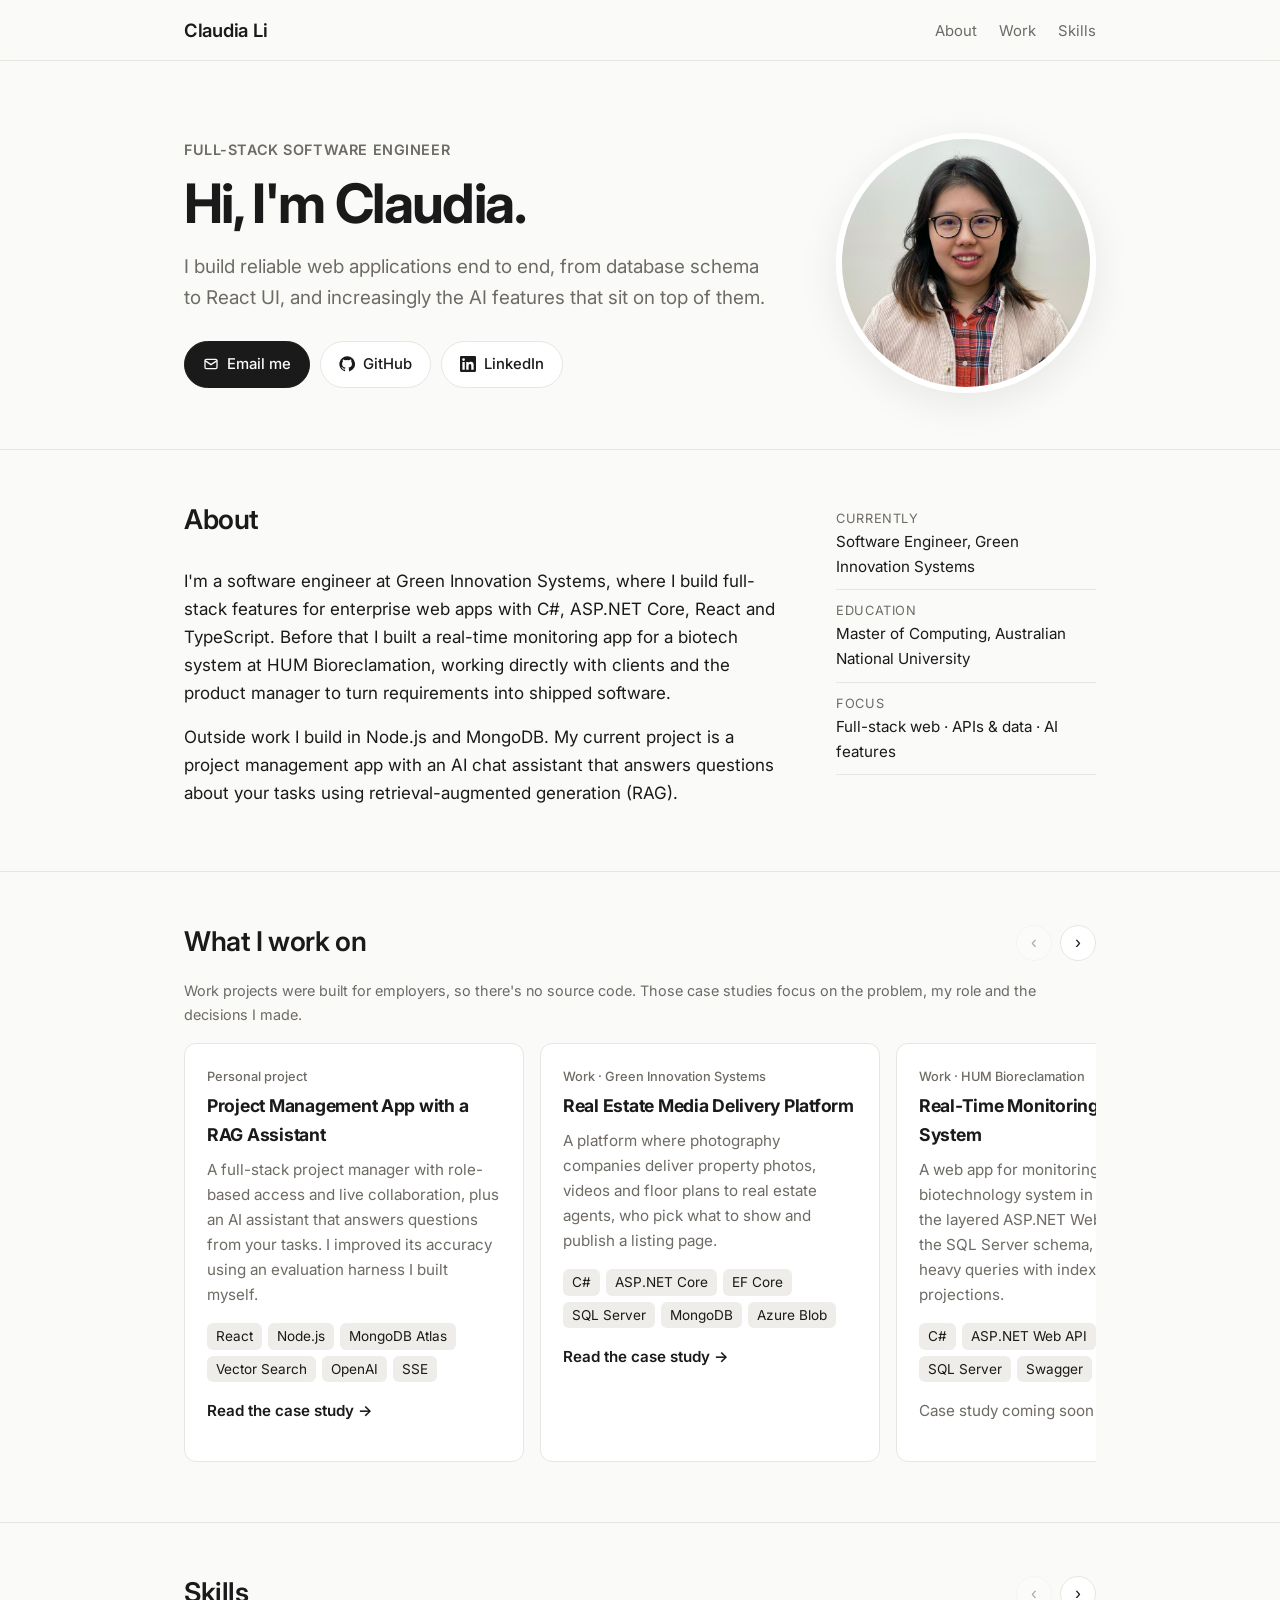
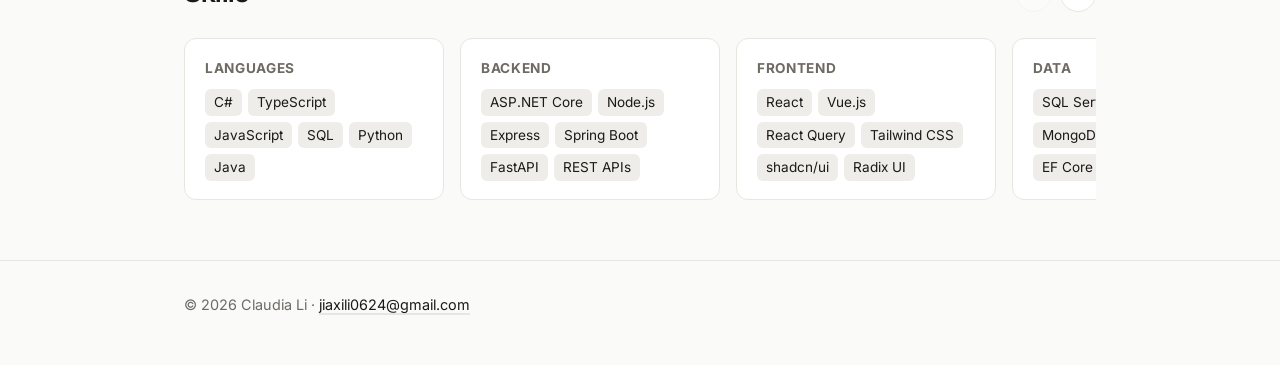
==== commit d99f20d4: "feat: simplify home page, drop experience section" ====
--- a/index.html
+++ b/index.html
@@ -22,9 +22,8 @@
         <a class="nav__name" href="#top">Claudia Li</a>
         <ul class="nav__links">
           <li><a href="#about">About</a></li>
-          <li><a href="#projects">Projects</a></li>
+          <li><a href="#projects">Work</a></li>
           <li><a href="#skills">Skills</a></li>
-          <li><a href="#experience">Experience</a></li>
         </ul>
       </div>
     </nav>
@@ -86,7 +85,7 @@
       <section id="projects">
         <div class="wrap">
           <div class="rail-head">
-            <h2 class="section-title">Projects</h2>
+            <h2 class="section-title">What I work on</h2>
             <div class="rail-ctrl">
               <button class="rail-btn" type="button" data-rail-dir="-1" aria-label="Scroll left">‹</button>
               <button class="rail-btn" type="button" data-rail-dir="1" aria-label="Scroll right">›</button>
@@ -193,47 +192,6 @@
         </div>
       </section>
 
-      <section id="experience">
-        <div class="wrap">
-          <div class="rail-head">
-            <h2 class="section-title">Experience</h2>
-            <div class="rail-ctrl">
-              <button class="rail-btn" type="button" data-rail-dir="-1" aria-label="Scroll left">‹</button>
-              <button class="rail-btn" type="button" data-rail-dir="1" aria-label="Scroll right">›</button>
-            </div>
-          </div>
-          <div class="rail rail--jobs">
-            <article class="job-card">
-              <p class="job__when">Jun 2025 – Present</p>
-              <h3>Software Engineer</h3>
-              <p class="job__org">Green Innovation Systems · Sydney</p>
-              <ul>
-              <li>Develop full-stack features for enterprise web apps with C# and ASP.NET Core on the back end and React and TypeScript on the front end.</li>
-              <li>Build RESTful APIs with ASP.NET Core Web API, following a layered, clean architecture and SOLID principles.</li>
-              <li>Model relational data with Entity Framework Core and SQL Server.</li>
-              <li>Implement authentication and authorization with ASP.NET Identity and JWT, including role-based access control.</li>
-              <li>Build pixel-accurate, responsive React front ends with TypeScript and Tailwind CSS, turning Figma designs into production components across breakpoints.</li>
-              <li>Add request validation and DTO mapping so API contracts stay separate from internal domain models.</li>
-              <li>Write unit and integration tests with xUnit and Moq on the back end and Jest on the front end to catch regressions.</li>
-              <li>Contribute to CI/CD with GitHub Actions and Azure DevOps, and deploy and configure infrastructure on Azure App Service.</li>
-              <li>Add structured logging and centralized exception handling to make the system easier to observe and more reliable.</li>
-              <li>Work in an Agile team of eight, running two-week sprints in Jira and keeping technical docs in Confluence.</li>
-              </ul>
-            </article>
-            <article class="job-card">
-              <p class="job__when">Feb 2025 – Jun 2025</p>
-              <h3>Software Developer</h3>
-              <p class="job__org">HUM Bioreclamation · Canberra</p>
-              <ul>
-              <li>Designed and built a web app for real-time monitoring of a biotechnology system.</li>
-              <li>Sped up heavy SQL Server queries by rewriting EF Core queries, adding indexes and using projections.</li>
-              <li>Gathered requirements with clients and the PM, then iterated on the product through usability reviews.</li>
-              </ul>
-            </article>
-          </div>
-        </div>
-      </section>
-
     </main>
 
     <footer>
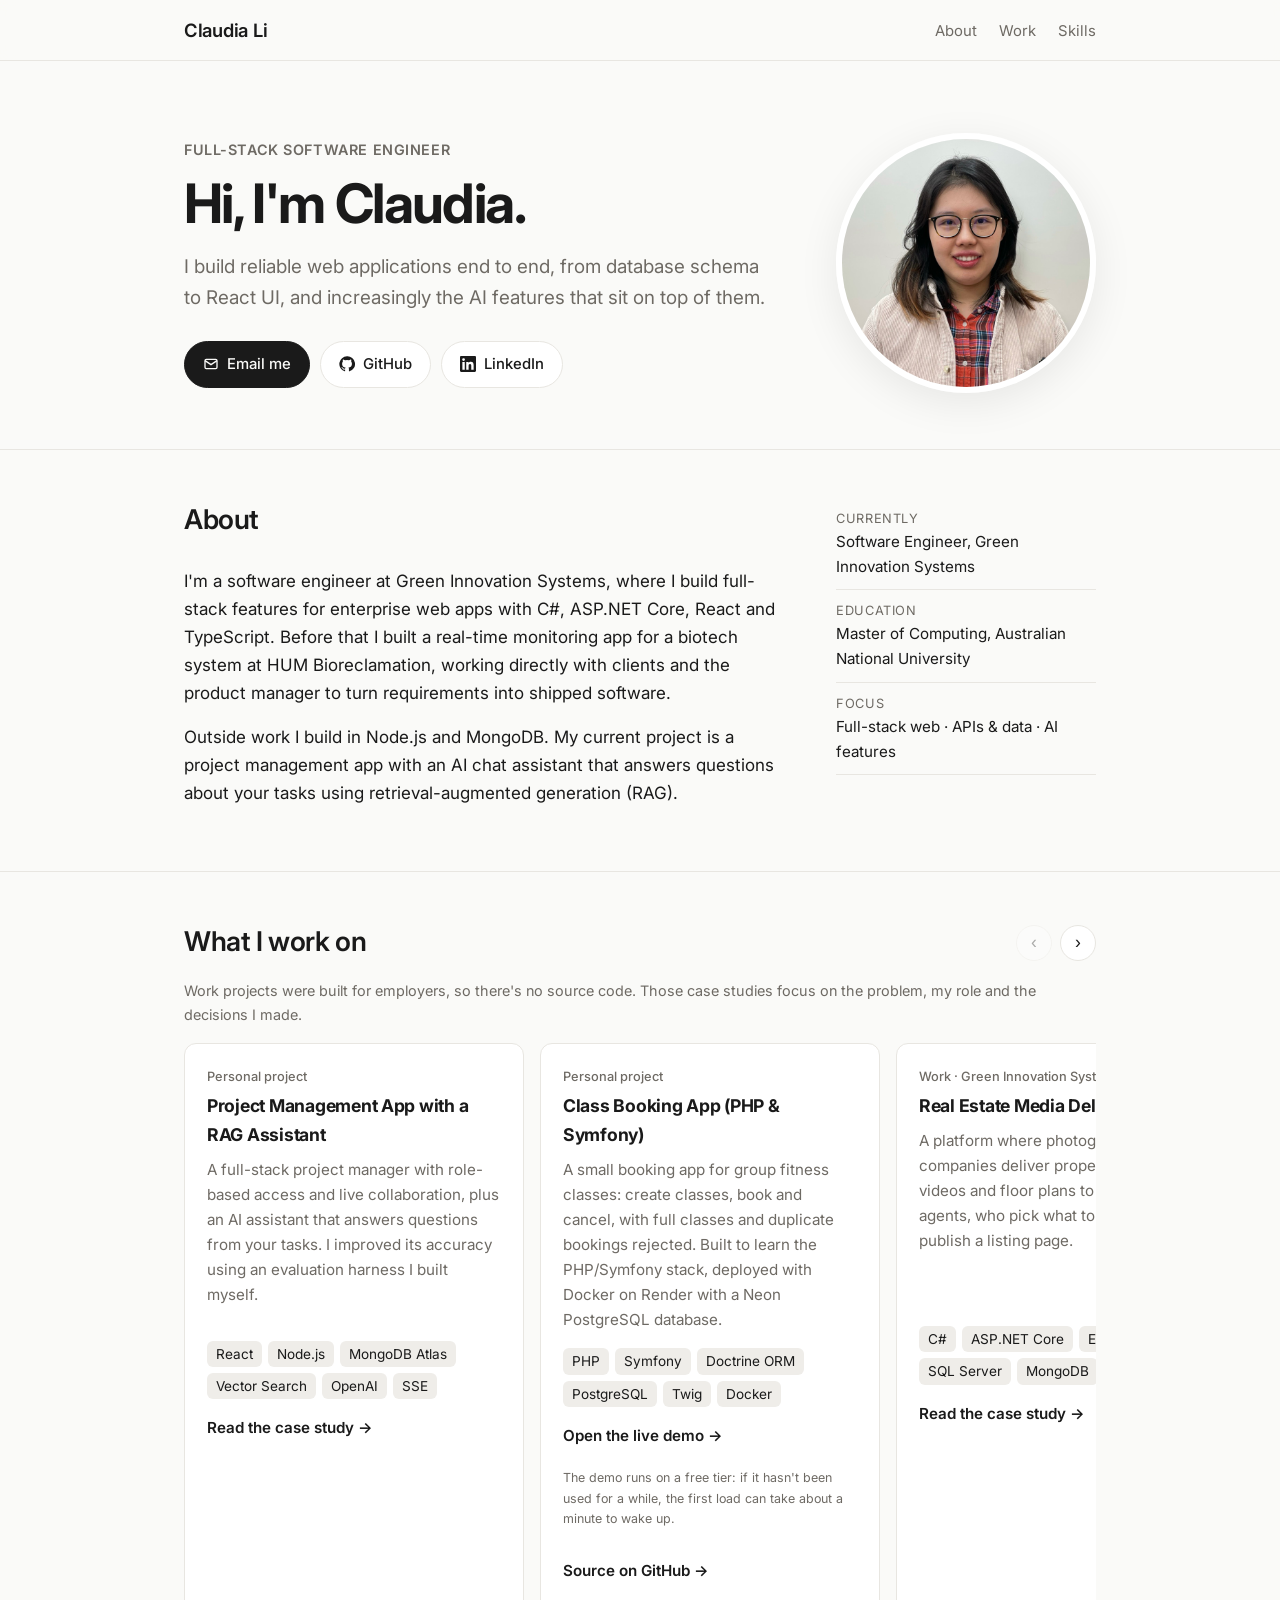
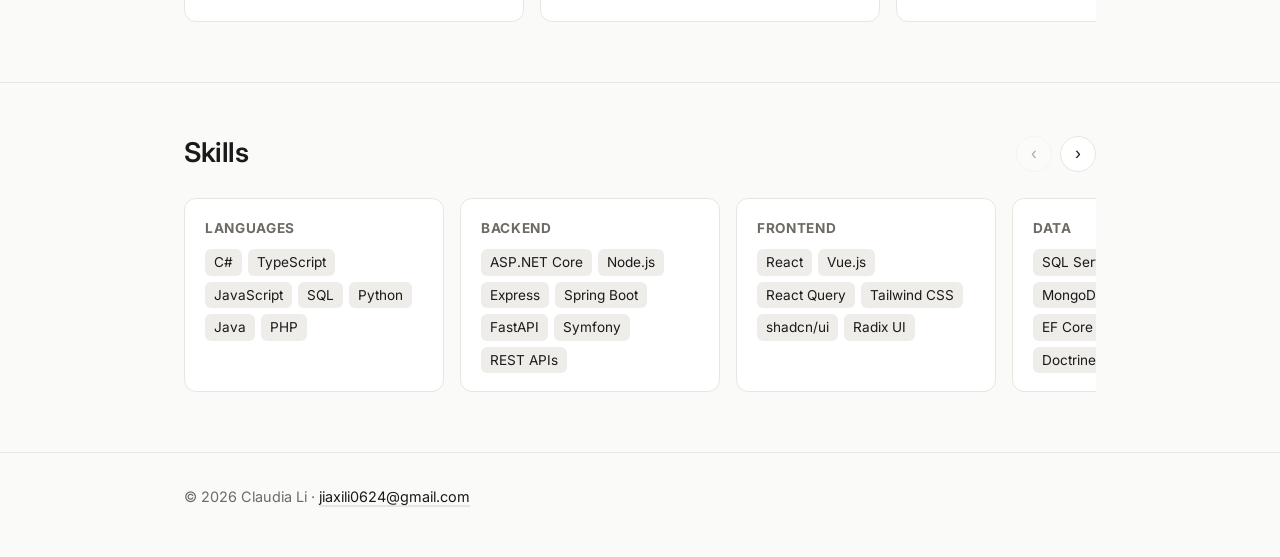
==== commit 5166fdb3: "Add class booking project and PHP/Symfony skills" ====
--- a/index.html
+++ b/index.html
@@ -112,6 +112,27 @@
               </p>
             </article>
             <article class="project">
+              <p class="project__meta">Personal project</p>
+              <h3>Class Booking App (PHP &amp; Symfony)</h3>
+              <p>
+                A small booking app for group fitness classes: create classes, book and cancel,
+                with full classes and duplicate bookings rejected. Built to learn the PHP/Symfony
+                stack, deployed with Docker on Render with a Neon PostgreSQL database.
+              </p>
+              <ul class="tags">
+                <li>PHP</li><li>Symfony</li><li>Doctrine ORM</li><li>PostgreSQL</li><li>Twig</li><li>Docker</li>
+              </ul>
+              <p class="project__status">
+                <a class="project__link" href="https://class-booking-app-php-symfony.onrender.com" target="_blank" rel="noopener">Open the live demo →</a>
+              </p>
+              <p style="margin-top:4px;font-size:0.78rem;color:var(--muted)">
+                The demo runs on a free tier: if it hasn't been used for a while, the first load can take about a minute to wake up.
+              </p>
+              <p style="margin-top:12px">
+                <a class="project__link" href="https://github.com/JxCl-L/class-booking-app-php-symfony" target="_blank" rel="noopener">Source on GitHub →</a>
+              </p>
+            </article>
+            <article class="project">
               <p class="project__meta">Work · Green Innovation Systems</p>
               <h3>Real Estate Media Delivery Platform</h3>
               <p>
@@ -155,13 +176,13 @@
             <div class="skill-group">
               <h3>Languages</h3>
               <ul class="tags">
-                <li>C#</li><li>TypeScript</li><li>JavaScript</li><li>SQL</li><li>Python</li><li>Java</li>
+                <li>C#</li><li>TypeScript</li><li>JavaScript</li><li>SQL</li><li>Python</li><li>Java</li><li>PHP</li>
               </ul>
             </div>
             <div class="skill-group">
               <h3>Backend</h3>
               <ul class="tags">
-                <li>ASP.NET Core</li><li>Node.js</li><li>Express</li><li>Spring Boot</li><li>FastAPI</li><li>REST APIs</li>
+                <li>ASP.NET Core</li><li>Node.js</li><li>Express</li><li>Spring Boot</li><li>FastAPI</li><li>Symfony</li><li>REST APIs</li>
               </ul>
             </div>
             <div class="skill-group">
@@ -173,7 +194,7 @@
             <div class="skill-group">
               <h3>Data</h3>
               <ul class="tags">
-                <li>SQL Server</li><li>PostgreSQL</li><li>MongoDB</li><li>MySQL</li><li>EF Core</li><li>Prisma</li>
+                <li>SQL Server</li><li>PostgreSQL</li><li>MongoDB</li><li>MySQL</li><li>EF Core</li><li>Prisma</li><li>Doctrine ORM</li>
               </ul>
             </div>
             <div class="skill-group">
